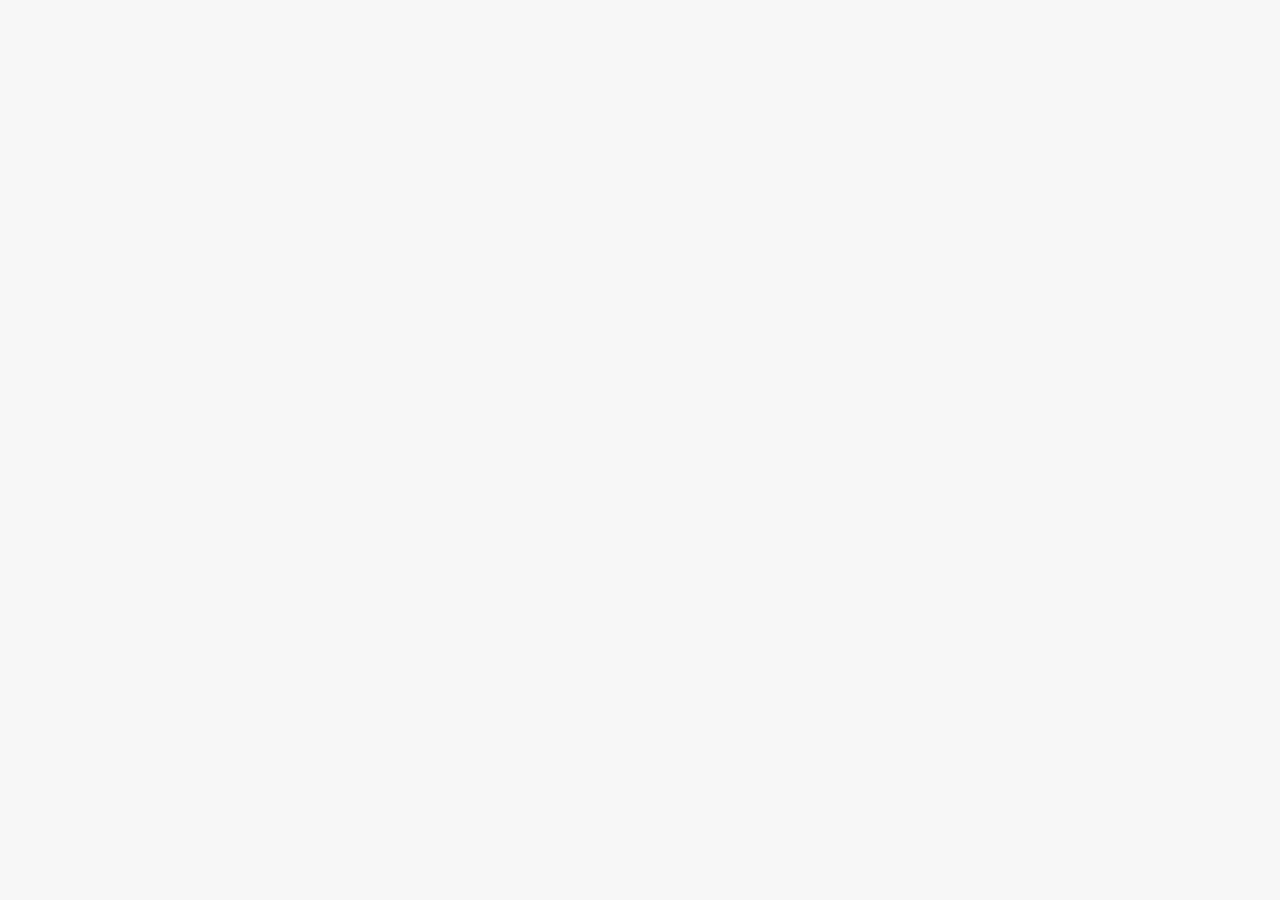
==== profile.html @ fcf8fa45 "add second page" ====
<!DOCTYPE html>
<html lang="en">
<head>
    <meta charset="UTF-8">
    <meta name="viewport" content="width=device-width, initial-scale=1.0">
    <title>Orders</title>
    <link rel="stylesheet" href="./style.css">
    <link rel="stylesheet" href="profile.css">

    <link rel="preconnect" href="https://fonts.googleapis.com">
    <link rel="preconnect" href="https://fonts.gstatic.com" crossorigin>

    <link href="https://fonts.googleapis.com/css2?family=Material+Symbols+Outlined" rel="stylesheet">
</head>
<body>

</body>
</html>
---- style.css ----
*{
    margin:0;
    padding:0;
    box-sizing:border-box;
    font-family:Arial, Helvetica, sans-serif;
}
html,
body{
    overflow-x:hidden;
}
body{
    background:#f7f7f7;
}
a{
    text-decoration:none;
}
img{
    display:block;
    max-width: 100%;
}
.container{
    display:flex;
    width:100%;
    min-height:100vh;
}
.sidebar{
    width:250px;
    background:#222;
    padding:30px 25px;
    display:flex;
    flex-direction:column;
     height:fit-content;
}
.menu{
    display:flex;
    justify-content:space-between;
    align-items:center;
    margin-bottom:55px;
}

.logo{
    color:#fff;
    font-size:28px;
    font-weight:bold;
}

.logo span{
    color:#bfbfbf;
    font-weight:400;
}

.menu a{
    color:#7d7d7d;
}

.menu-icon{
    font-size:28px;
}
nav{
    display:flex;
    flex-direction:column;
    gap:12px;
}
nav a{
    display:flex;
    align-items:center;
    gap:15px;
    color:#bdbdbd;
    padding:15px 18px;
    border-radius:12px;
    transition:.3s;
}
nav a:first-child{
    background:#ff2e8b;
    color:#fff;
}
nav a:hover{
    background:#ff2e8b;
    color:#fff;
}
nav span{
    font-size:20px;
}
.following{
    margin-top:70px;
}
.following h5{
    color:#808080;
    margin-bottom:25px;
    font-size:12px;
    letter-spacing:1px;
}
.person{
    display:flex;
    align-items:center;
    gap:14px;
    margin-bottom:18px;
}
.person img{
    width:38px;
    height:38px;
    border-radius:50%;
    object-fit:cover;
}
.person p{
    color:#d8d8d8;
    font-size:14px;
}
.load-more{
    margin-top:18px;
    background:none;
    border:none;
    color:#9f9f9f;
    cursor:pointer;
    font-size:14px;
    text-align:left;
}
.load-more:hover{
    color:#fff;
}
.content{
    flex:1;
    background:#fff;
    min-width: 0;
}
header{
    height:90px;
    padding:25px 40px;
    display:flex;
    justify-content:space-between;
    align-items:center;
    background:#fff;
}
.search-box{
    position:relative;
    width:420px;
}
.search-box input{
    width:100%;
    height:45px;
    border:none;
    outline:none;
    background:#f5f5f5;
    border-radius:10px;
    padding:0 50px 0 18px;
    font-size:14px;
    color:#555;
}
.search-box input::placeholder{
    color:#b8b8b8;
}
.search-icon{
    position:absolute;
    right:18px;
    top:50%;
    transform:translateY(-50%);
    color:#888;
    cursor:pointer;
}
.header-icons{
    display:flex;
    align-items:center;
    gap:18px;
}
.header-icons p{
    color:#ff2e8b;
    font-size:13px;
    font-weight:600;
}
.header-icons a{
    color:#555;
    display:flex;
    align-items:center;
}
.header-icons span{
    font-size:20px;
}
.header-icons img{
    width:40px;
    height:40px;
    border-radius:50%;
    object-fit:cover;
}
.upload-btn{
    border:none;
    background:#ff2e8b;
    color:#fff;
    padding:12px 28px;
    border-radius:10px;
    font-weight:600;
    cursor:pointer;
    transition:.3s;
}
.upload-btn:hover{
    background:#ff197f;
}
main{
    padding:35px 40px;
}
.category-bar{
    display:flex;
    justify-content:space-between;
    align-items:center;
    margin-bottom:35px;
}
.categories{
    display:flex;
    align-items:center;
    gap:12px;
}
.categories a{
    color:#666;
    font-size:14px;
    padding:10px 18px;
    border-radius:10px;
    transition:.3s;
}
.categories a:hover{
    background:#f2f2f2;
}
.categories .active{
    background:#f2f2f2;
    color:#222;
    font-weight:600;
}
.filter-button{
    display:flex;
    align-items:center;
    gap:8px;
    background:#fff;
    border:1px solid #ececec;
    border-radius:10px;
    padding:10px 18px;
    color:#555;
    cursor:pointer;
    transition:.3s;
}
.filter-button:hover{
    background:#f5f5f5;
}
.filter-button span{
    font-size:20px;
}
.card-section{
    width:100%;
}
.cards{
    display:grid;
    grid-template-columns:repeat(4,1fr);
    gap:28px;
}
.card img{
    width:100%;
    height:180px;
    object-fit:cover;
    border-radius:15px;
}
.card p{
    margin-top:12px;
    font-size:15px;
    line-height:22px;
    color:#444;
    font-weight:500;
    margin-left:25px ;
}
.more{
    display:flex;
    justify-content:center;
    margin:45px 0 60px;
}
.more button{
    width:170px;
    height:48px;
    border:none;
    border-radius:12px;
    background:#f3f3f3;
    color:#777;
    font-size:15px;
    cursor:pointer;
    transition:.3s;
}
.more button:hover{
    background:#e8e8e8;
    color:#222;
}
.top-designer{
    margin-top:60px;
}
.view-all{
    display:flex;
    justify-content:space-between;
    align-items:center;
    margin-bottom:30px;
}
.designer{
    font-size:24px;
    color:#222;
    font-weight:700;
}
.view-all a{
    color:#999;
    font-size:15px;
    transition:.3s;
}
.view-all a:hover{
    color:#ff2e8b;
}
.designer-list{
    width:100%;
}
.all-img{
    display:grid;
    grid-template-columns:repeat(8,minmax(0,1fr));
    gap:10px;
}
.all-img div{
    background:#fff;
    text-align:center;
    border-radius:18px;
    padding:25px 20px;
}
.all-img img{
    width:80px;
    height:80px;
    border-radius:50%;
    object-fit:cover;
    margin:0 auto 18px;
}
.all-img p{
    font-size:16px;
    font-weight:600;
    color:#222;
    margin-bottom:8px;
}
.all-img a{
    display:block;
    font-size:14px;
    color:#888;
    margin-bottom:18px;
     min-height:20px;

}
.all-img button{
    border:none;
    background:#F2F2F2;
    color:#222222;
    padding: 10px 28px;
    border-radius:25px;
    cursor:pointer;
    font-size:14px;
    margin-top:auto;
}

.footer{
    width:100%;
    padding:70px 100px 30px;
    background:#fff;
}

.footer-container{
    display:flex;
    justify-content:space-between;
    max-width:900px;
    margin:0 auto;
}

.footer-column{
    display:flex;
    flex-direction:column;
    gap:14px;
}

.footer-column h4{
    font-size:14px;
    color:#333;
    font-weight:600;
    margin-bottom:15px;
}

.footer-column a{
    text-decoration:none;
    color:#777;
    font-size:13px;
    transition:.3s;
}

.footer-column a:hover{
    color:#ff2e8b;
}


.footer-bottom{
    max-width:900px;
    margin:70px auto 0;
    display:flex;
    justify-content:space-between;
    align-items:center;
}

.social{
    display:flex;
    gap:15px;
}

.social a{
    width:20px;
    height:20px;
    color:#777;
    font-size:13px;
    text-decoration:none;
}

.footer-bottom p{
    font-size:12px;
    color:#999;
}
.light{
    color:#aaa;
}

.dark{
    color:#222;
    font-weight:700;
}
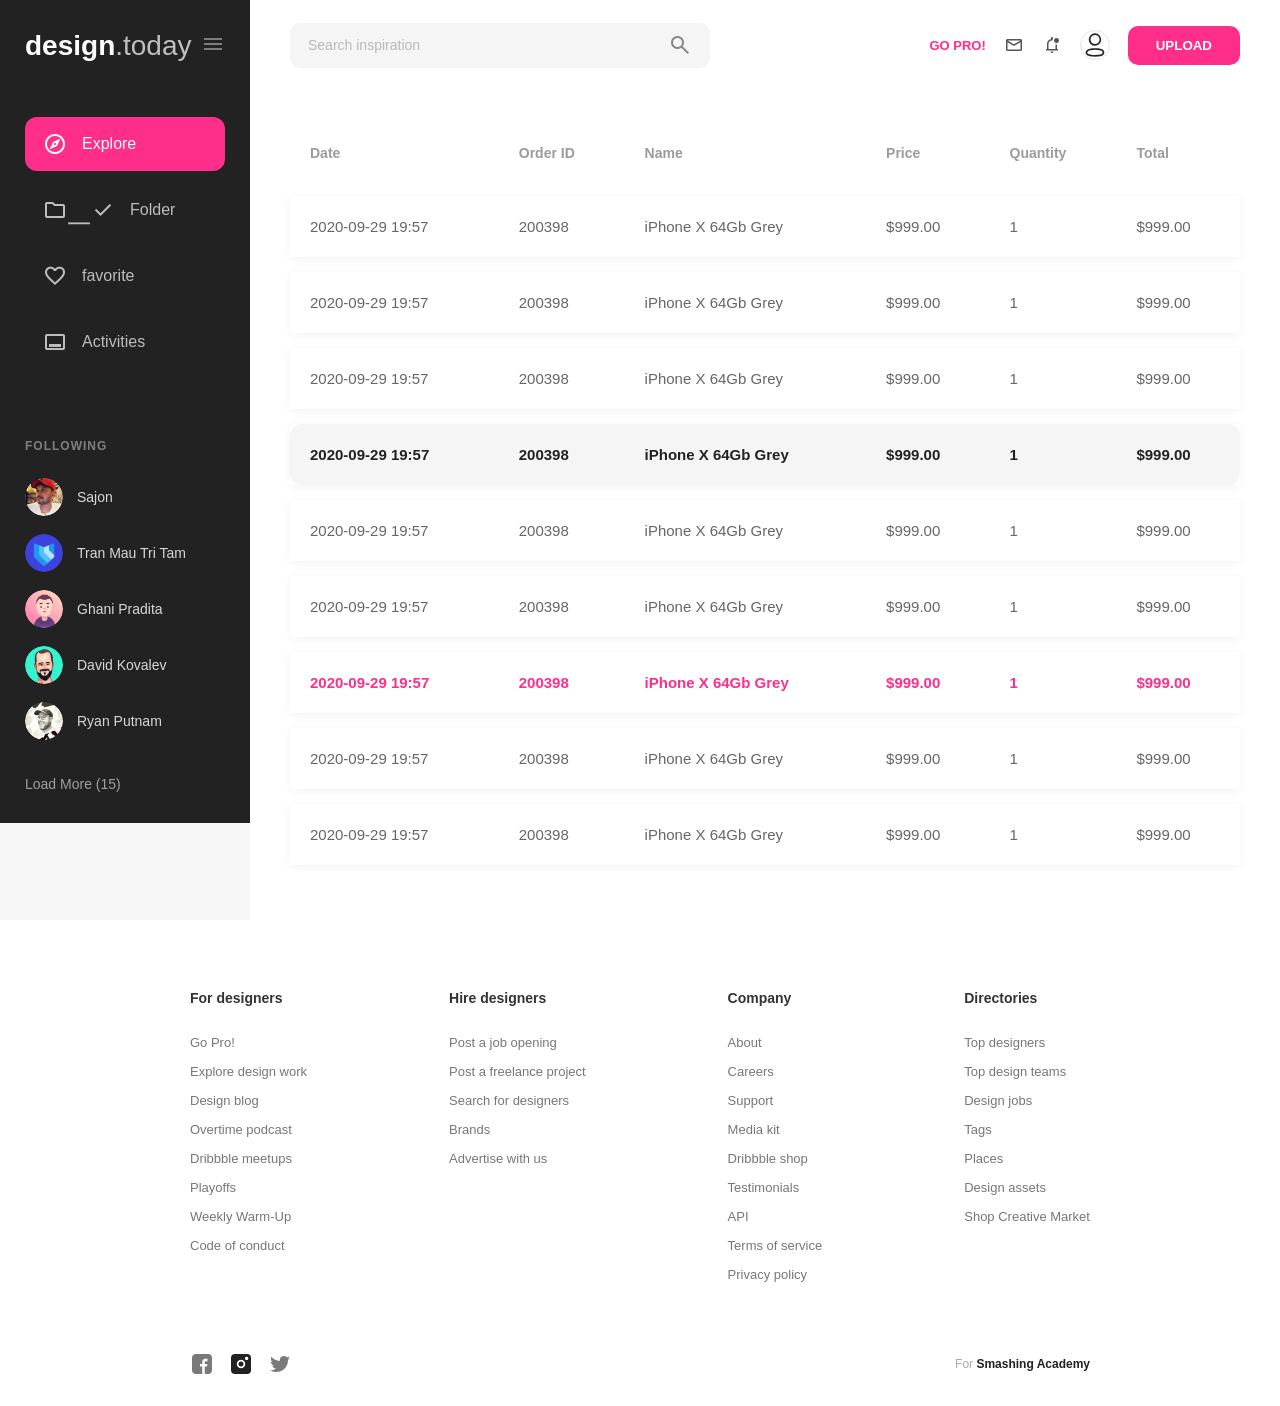
==== commit 3f231a24: "add all page" ====
--- a/profile.html
+++ b/profile.html
@@ -13,6 +13,226 @@
     <link href="https://fonts.googleapis.com/css2?family=Material+Symbols+Outlined" rel="stylesheet">
 </head>
 <body>
-
-</body>
-</html>+<div class="container">
+        <aside class="sidebar">
+            <div class="menu">
+            <h2 class="logo">design<span>.today</span></h2>
+            <a href="#">
+            <span class="menu-icon material-symbols-outlined">menu</span>
+             </a>
+            </div>
+            <nav>
+              <a href="#">
+               <span class="material-symbols-outlined">explore</span>
+               Explore
+              </a>
+              <a href="#">
+               <span class="material-symbols-outlined">folder_check</span>
+               Folder
+               </a>
+              <a href="#">
+             <span class="material-symbols-outlined">favorite</span>favorite
+             </a>
+             <a href="#">
+             <span class="material-symbols-outlined">call_to_action</span>
+             Activities
+             </a>
+            </nav>
+        <div class="following">
+            <h5>FOLLOWING</h5>
+            <div class="person">
+                <img src="./img/13.png" alt="">
+                <p>Sajon</p>
+            </div>
+            <div class="person">
+                <img src="./img/9.png" alt="">
+                <p>Tran Mau Tri Tam</p>
+            </div>
+            <div class="person">
+                <img src="./img/12.png" alt="">
+                <p>Ghani Pradita</p>
+            </div>
+            <div class="person">
+                <img src="./img/14.png" alt="">
+                <p>David Kovalev</p>
+            </div>
+            <div class="person">
+                <img src="./img/15.png" alt="">
+                <p>Ryan Putnam</p>
+            </div>
+            <button class="load-more">Load More (15)</button>
+        </div>
+        </aside> 
+    <div class="content">
+     <header>
+         <div class="search-box">
+              <input type="text" placeholder="Search inspiration">
+              <span class="material-symbols-outlined search-icon">
+              search
+             </span>
+         </div>
+         <div class="header-icons">
+            <p>GO PRO!</p>
+             <a href="#">
+             <span class="material-symbols-outlined">mail</span>
+             </a>
+             <a href="#">
+            <span class="material-symbols-outlined">notifications_unread</span>
+            </a>
+            <div class="header-icons">
+            <a href="profile.html">
+             <img src="./img/profile.svg" alt="Profile" class="profile-img">
+            </a>
+            </div>
+            <button class="upload-btn">
+             UPLOAD
+            </button>
+        </div>   
+   </header> 
+    <main class="orders-page">
+    <table class="orders-table">
+<thead>
+            <tr>
+                <th>Date</th>
+                <th>Order ID</th>
+                <th>Name</th>
+                <th>Price</th>
+                <th>Quantity</th>
+                <th>Total</th>
+            </tr>
+        </thead>
+        <tbody>
+            <tr>
+                <td>2020-09-29 19:57</td>
+                <td>200398</td>
+                <td>iPhone X 64Gb Grey</td>
+                <td>$999.00</td>
+                <td>1</td>
+                <td>$999.00</td>
+            </tr>
+            <tr>
+                <td>2020-09-29 19:57</td>
+                <td>200398</td>
+                <td>iPhone X 64Gb Grey</td>
+                <td>$999.00</td>
+                <td>1</td>
+                <td>$999.00</td>
+            </tr>
+            <tr>
+                <td>2020-09-29 19:57</td>
+                <td>200398</td>
+                <td>iPhone X 64Gb Grey</td>
+                <td>$999.00</td>
+                <td>1</td>
+                <td>$999.00</td>
+            </tr>
+            <tr class="active-row">
+                <td>2020-09-29 19:57</td>
+                <td><strong>200398</strong></td>
+                <td><strong>iPhone X 64Gb Grey</strong></td>
+                <td><strong>$999.00</strong></td>
+                <td>1</td>
+                <td><strong>$999.00</strong></td>
+            </tr>
+            <tr>
+                <td>2020-09-29 19:57</td>
+                <td>200398</td>
+                <td>iPhone X 64Gb Grey</td>
+                <td>$999.00</td>
+                <td>1</td>
+                <td>$999.00</td>
+            </tr>
+            <tr>
+                <td>2020-09-29 19:57</td>
+                <td>200398</td>
+                <td>iPhone X 64Gb Grey</td>
+                <td>$999.00</td>
+                <td>1</td>
+                <td>$999.00</td>
+            </tr>
+            <tr class="pink-row">
+                <td>2020-09-29 19:57</td>
+                <td>200398</td>
+                <td>iPhone X 64Gb Grey</td>
+                <td>$999.00</td>
+                <td>1</td>
+                <td>$999.00</td>
+            </tr>
+            <tr>
+                <td>2020-09-29 19:57</td>
+                <td>200398</td>
+                <td>iPhone X 64Gb Grey</td>
+                <td>$999.00</td>
+                <td>1</td>
+                <td>$999.00</td>
+            </tr>
+            <tr>
+                <td>2020-09-29 19:57</td>
+                <td>200398</td>
+                <td>iPhone X 64Gb Grey</td>
+                <td>$999.00</td>
+                <td>1</td>
+                <td>$999.00</td>
+            </tr>
+        </tbody>
+    </table>
+   </main>
+  </div>
+</div>
+<footer class="footer">
+    <div class="footer-container">
+        <div class="footer-column">
+            <h4>For designers</h4>
+            <a href="#">Go Pro!</a>
+            <a href="#">Explore design work</a>
+            <a href="#">Design blog</a>
+            <a href="#">Overtime podcast</a>
+            <a href="#">Dribbble meetups</a>
+            <a href="#">Playoffs</a>
+            <a href="#">Weekly Warm-Up</a>
+            <a href="#">Code of conduct</a>
+        </div>
+        <div class="footer-column">
+            <h4>Hire designers</h4>
+            <a href="#">Post a job opening</a>
+            <a href="#">Post a freelance project</a>
+            <a href="#">Search for designers</a>
+            <a href="#">Brands</a>
+            <a href="#">Advertise with us</a>
+        </div>
+        <div class="footer-column">
+            <h4>Company</h4>
+            <a href="#">About</a>
+            <a href="#">Careers</a>
+            <a href="#">Support</a>
+            <a href="#">Media kit</a>
+            <a href="#">Dribbble shop</a>
+            <a href="#">Testimonials</a>
+            <a href="#">API</a>
+            <a href="#">Terms of service</a>
+            <a href="#">Privacy policy</a>
+        </div>
+        <div class="footer-column">
+            <h4>Directories</h4>
+            <a href="#">Top designers</a>
+            <a href="#">Top design teams</a>
+            <a href="#">Design jobs</a>
+            <a href="#">Tags</a>
+            <a href="#">Places</a>
+            <a href="#">Design assets</a>
+            <a href="#">Shop Creative Market</a>
+        </div>
+    </div>
+    <div class="footer-bottom">
+        <div class="social">
+            <img src="./img/facebook.png" alt="">
+            <img src="./img/tttt.png" alt="">
+            <img src="./img/twiter.png" alt="">
+        </div>
+        <p>
+    <span class="light">For</span>
+    <span class="dark">Smashing Academy</span>
+        </p>
+    </div>
+</footer>
+</body>
--- a/profile.css
+++ b/profile.css
@@ -0,0 +1,62 @@
+*{
+    margin:0;
+    padding:0;
+    box-sizing:border-box;
+    font-family:Arial, Helvetica, sans-serif;
+}
+.header-icons .profile-img{
+    width:30px;
+    height:30px;
+    border-radius:50%;
+    object-fit:cover;
+    border: 1px solid #e5e5e5;
+}
+{
+    border-radius: 50%;
+}
+.orders-page{
+    width:100%;
+    padding:40px;
+    background:#fff;
+}
+.orders-table{
+    width:100%;
+    border-collapse:separate;
+    border-spacing:0 15px;
+}
+.orders-table th{
+    text-align:left;
+    padding:0 20px 20px;
+    color:#9b9b9b;
+    font-size:14px;
+    font-weight:600;
+}
+.orders-table td{
+    background:#fff;
+    padding:22px 20px;
+    font-size:15px;
+    color:#666;
+}
+.orders-table tbody tr{
+    box-shadow:0 2px 10px rgba(0,0,0,.05);
+    transition:.3s;
+}
+.orders-table tbody tr:hover{
+    transform:translateY(-2px);
+}
+
+.orders-table tbody tr td:first-child{
+    border-radius:12px 0 0 12px;
+}
+.orders-table tbody tr td:last-child{
+    border-radius:0 12px 12px 0;
+}
+.active-row td{
+    background:#f5f5f5;
+    font-weight:600;
+    color:#222;
+}
+.pink-row td{
+    color:#ff2e8b;
+    font-weight:600;
+}
